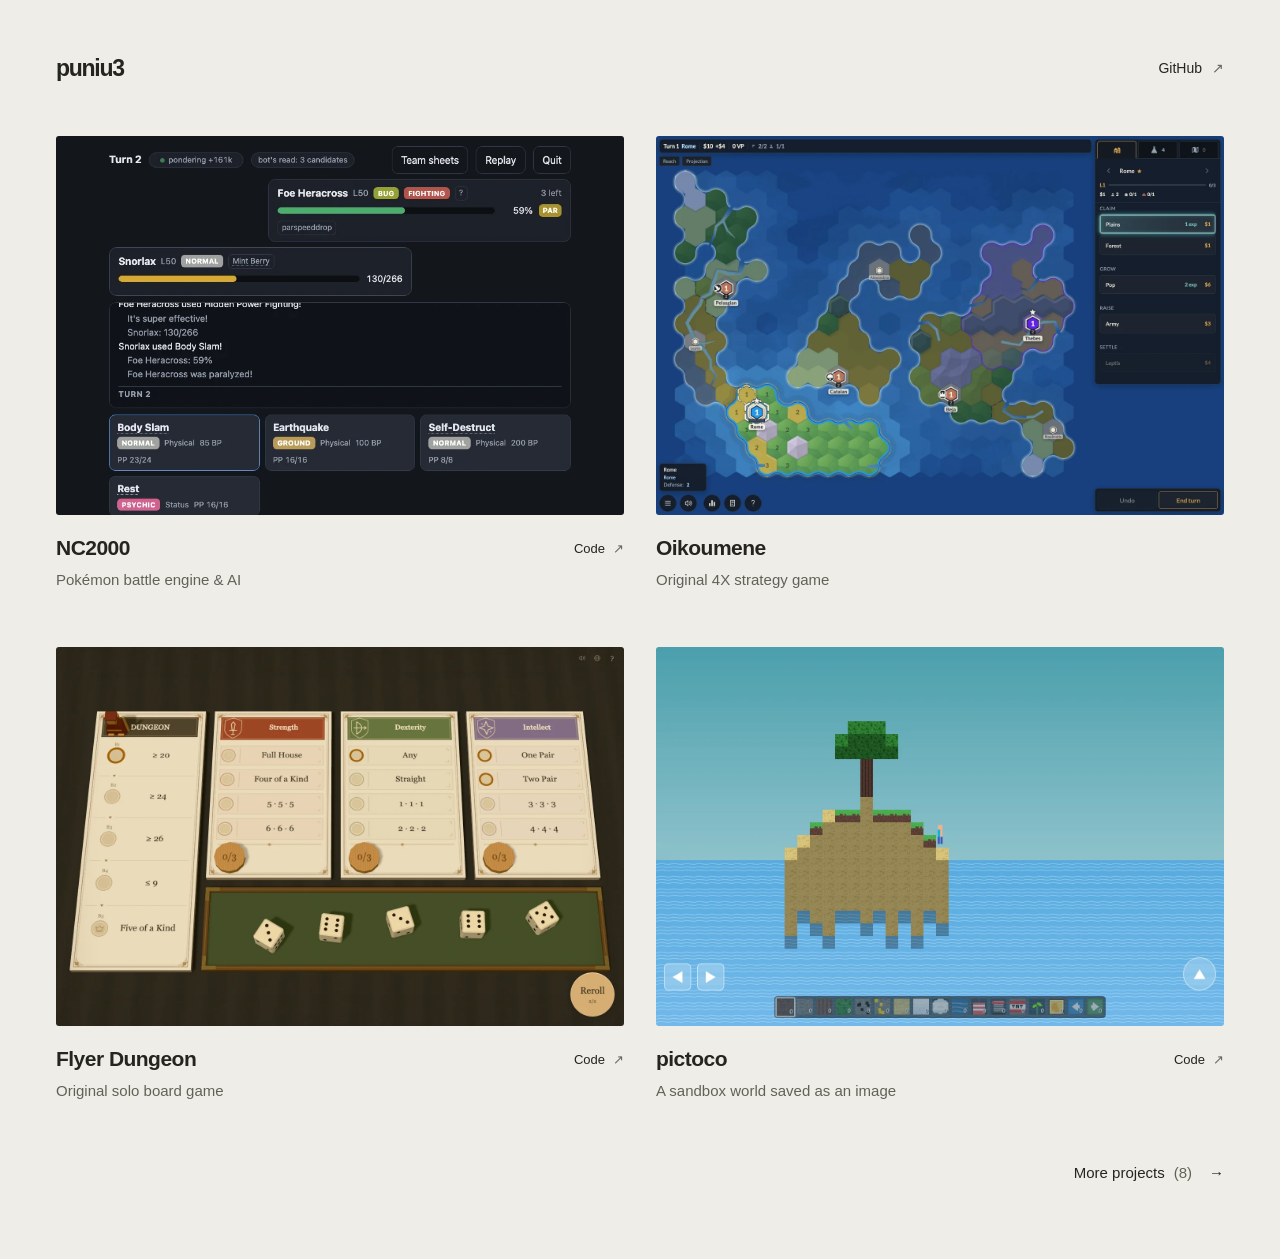
==== site/index.html @ 69b27f74 "Build selected projects portfolio and more projects index" ====
<!doctype html>
<html lang="en">
<head>
  <meta charset="utf-8">
  <meta name="viewport" content="width=device-width, initial-scale=1">
  <meta name="description" content="Selected games and interactive projects by puniu3.">
  <meta name="theme-color" content="#efede7">
  <title>puniu3 — Selected projects</title>
  <link rel="icon" href="assets/favicon.svg" type="image/svg+xml">
  <link rel="stylesheet" href="assets/site.css">
</head>
<body>
  <a class="skip-link" href="#projects">Skip to projects</a>
  <div class="shell">
    <header class="header">
      <h1 class="identity">puniu3</h1>
      <a class="utility" href="https://github.com/puniu3">GitHub <span aria-hidden="true">↗</span></a>
    </header>
    <main id="projects" class="projects" aria-label="Selected projects">
      <article class="project">
        <a class="project-link" href="https://puniu3.github.io/nc2000-engine/">
          <img src="assets/nc2000.webp" alt="Pokémon battle with team status and move selection." width="1440" height="960" fetchpriority="high">
          <h2>NC2000</h2>
        </a>
        <a class="code" href="https://github.com/puniu3/nc2000-engine" aria-label="NC2000 source code">Code <span aria-hidden="true">↗</span></a>
        <p>Pokémon battle engine &amp; AI</p>
      </article>
      <article class="project">
        <a class="project-link" href="https://puniu3.github.io/oikoumene/">
          <img src="assets/oikoumene.webp" alt="Oikoumene's hexagonal world map with cities, borders, and an empire's economy." width="1440" height="960">
          <h2>Oikoumene</h2>
        </a>
        <p>Original 4X strategy game</p>
      </article>
      <article class="project">
        <a class="project-link" href="https://puniu3.github.io/flyer/">
          <img src="assets/flyer.webp" alt="Flyer Dungeon's tabletop with five dice and wooden markers on ability boards." width="1440" height="960" loading="lazy">
          <h2>Flyer Dungeon</h2>
        </a>
        <a class="code" href="https://github.com/puniu3/flyer" aria-label="Flyer Dungeon source code">Code <span aria-hidden="true">↗</span></a>
        <p>Original solo board game</p>
      </article>
      <article class="project">
        <a class="project-link" href="https://puniu3.github.io/mine/">
          <img src="assets/pictoco.webp" alt="A playable pictoco landscape made from colorful blocks." width="1440" height="960" loading="lazy">
          <h2>pictoco</h2>
        </a>
        <a class="code" href="https://github.com/puniu3/mine" aria-label="pictoco source code">Code <span aria-hidden="true">↗</span></a>
        <p>A sandbox world saved as an image</p>
      </article>
    </main>
    <nav class="more-nav" aria-label="More projects">
      <a href="more/">More projects <span class="count">(8)</span> <span aria-hidden="true">→</span></a>
    </nav>
  </div>
</body>
</html>
---- site/assets/site.css ----
:root {
  color-scheme: light;
  font-family: -apple-system, BlinkMacSystemFont, "Segoe UI", sans-serif;
  color: #24251f;
  background: #efede7;
  font-synthesis: none;
  -webkit-text-size-adjust: 100%;
  -webkit-tap-highlight-color: transparent;
}

* { box-sizing: border-box; }
body { margin: 0; }
a { color: inherit; text-decoration: none; }
a:focus-visible { outline: 2px solid #6e5530; outline-offset: 6px; }
.shell { width: min(1168px, calc(100% - 96px)); margin-inline: auto; }
.header { display: flex; align-items: center; justify-content: space-between; min-height: 136px; gap: 24px; }
.identity { margin: 0; font-size: 23px; font-weight: 650; letter-spacing: -.055em; }
.utility { display: inline-flex; align-items: center; gap: 10px; min-height: 44px; font-size: 14px; }
.utility span, .code span { color: #66675b; }
.projects { display: grid; grid-template-columns: repeat(2, minmax(0, 1fr)); gap: 56px 32px; }
.project { display: grid; grid-template-columns: minmax(0, 1fr) auto; align-content: start; min-width: 0; }
.project-link { display: block; grid-column: 1 / -1; grid-row: 1; }
.project img { display: block; width: 100%; height: auto; aspect-ratio: 3 / 2; object-fit: cover; background: #dfdcd3; border-radius: 3px; }
.project h2 { margin: 19px 78px 0 0; font-size: 21px; line-height: 1.35; letter-spacing: -.025em; font-weight: 600; }
.project p { grid-column: 1 / -1; margin: 6px 0 0; color: #616257; font-size: 15px; line-height: 1.55; }
.code { grid-column: 2; grid-row: 1; align-self: end; display: inline-flex; align-items: center; gap: 8px; min-height: 44px; margin-bottom: -8px; font-size: 13px; }
.more-nav { display: flex; justify-content: flex-end; padding: 48px 0 64px; }
.more-nav a { display: inline-flex; gap: 9px; align-items: center; min-height: 44px; font-size: 15px; }
.count { color: #616257; }
.more-nav a > :last-child { margin-left: 8px; }
.skip-link { position: absolute; top: 12px; left: 12px; padding: 12px; background: #efede7; transform: translateY(-180%); z-index: 1; }
.skip-link:focus { transform: none; }
.listing { max-width: 760px; margin-inline: auto; padding: 14px 0 72px; }
.listing > h1 { margin: 0 0 44px; font-size: 34px; line-height: 1.2; letter-spacing: -.04em; font-weight: 600; }
.group + .group { margin-top: 36px; }
.group h2 { margin: 0 0 8px; color: #66675b; font-size: 13px; font-weight: 500; }
.group ul { list-style: none; margin: 0; padding: 0; }
.group li { border-bottom: 1px solid #d8d6ce; }
.group a { display: flex; align-items: center; justify-content: space-between; gap: 20px; min-height: 58px; font-size: 19px; letter-spacing: -.015em; }
.group a span { color: #77786c; font-size: 17px; }

@media (hover: hover) and (pointer: fine) {
  .project-link:hover h2, .utility:hover, .code:hover, .more-nav a:hover, .group a:hover { color: #715535; }
  .project-link:hover h2 { text-decoration: underline; text-underline-offset: 4px; text-decoration-thickness: 1px; }
}

@media (max-width: 700px) {
  .shell { width: calc(100% - 40px); }
  .header { min-height: 100px; }
  .projects { grid-template-columns: 1fr; gap: 36px; }
  .project h2 { margin-top: 16px; font-size: 20px; }
  .project p { font-size: 14px; }
  .more-nav { padding: 30px 0 40px; }
  .listing { padding-top: 8px; }
  .listing > h1 { font-size: 30px; margin-bottom: 36px; }
}
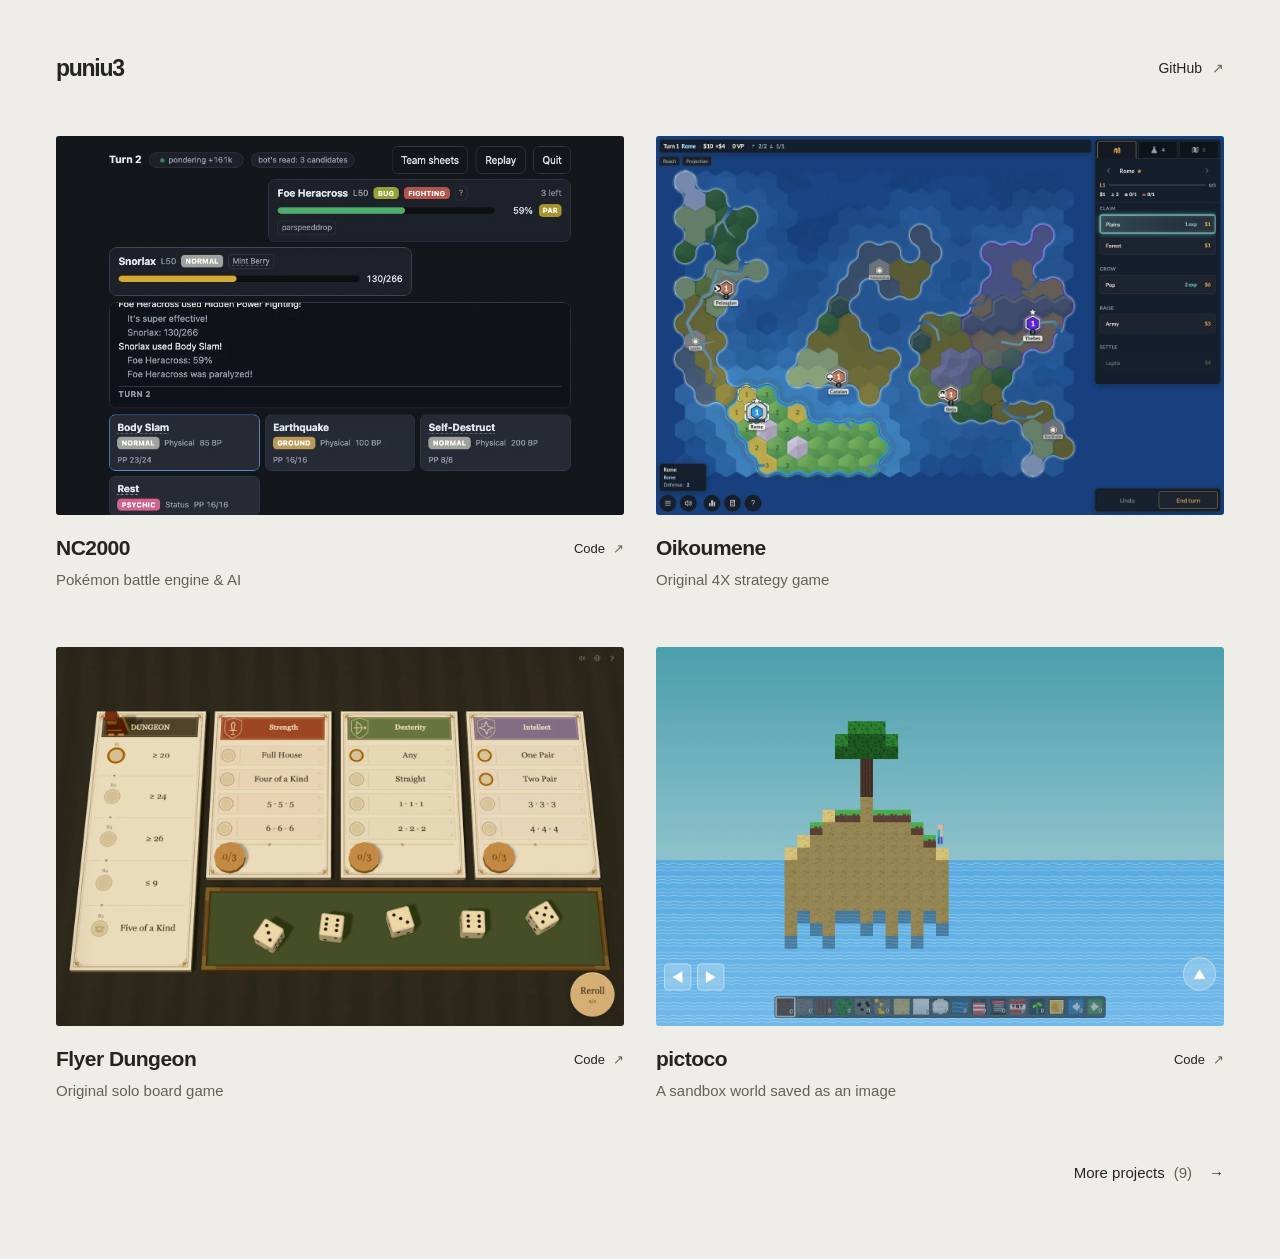
==== commit d71a2468: "Add Water Court to experiments" ====
--- a/site/index.html
+++ b/site/index.html
@@ -50,7 +50,7 @@
       </article>
     </main>
     <nav class="more-nav" aria-label="More projects">
-      <a href="more/">More projects <span class="count">(8)</span> <span aria-hidden="true">→</span></a>
+      <a href="more/">More projects <span class="count">(9)</span> <span aria-hidden="true">→</span></a>
     </nav>
   </div>
 </body>
--- a/site/assets/site.css
+++ b/site/assets/site.css
@@ -38,6 +38,7 @@
 .group li { border-bottom: 1px solid #d8d6ce; }
 .group a { display: flex; align-items: center; justify-content: space-between; gap: 20px; min-height: 58px; font-size: 19px; letter-spacing: -.015em; }
 .group a span { color: #77786c; font-size: 17px; }
+.group a small { display: block; margin-top: 4px; color: #616257; font-size: 13px; letter-spacing: 0; }
 
 @media (hover: hover) and (pointer: fine) {
   .project-link:hover h2, .utility:hover, .code:hover, .more-nav a:hover, .group a:hover { color: #715535; }
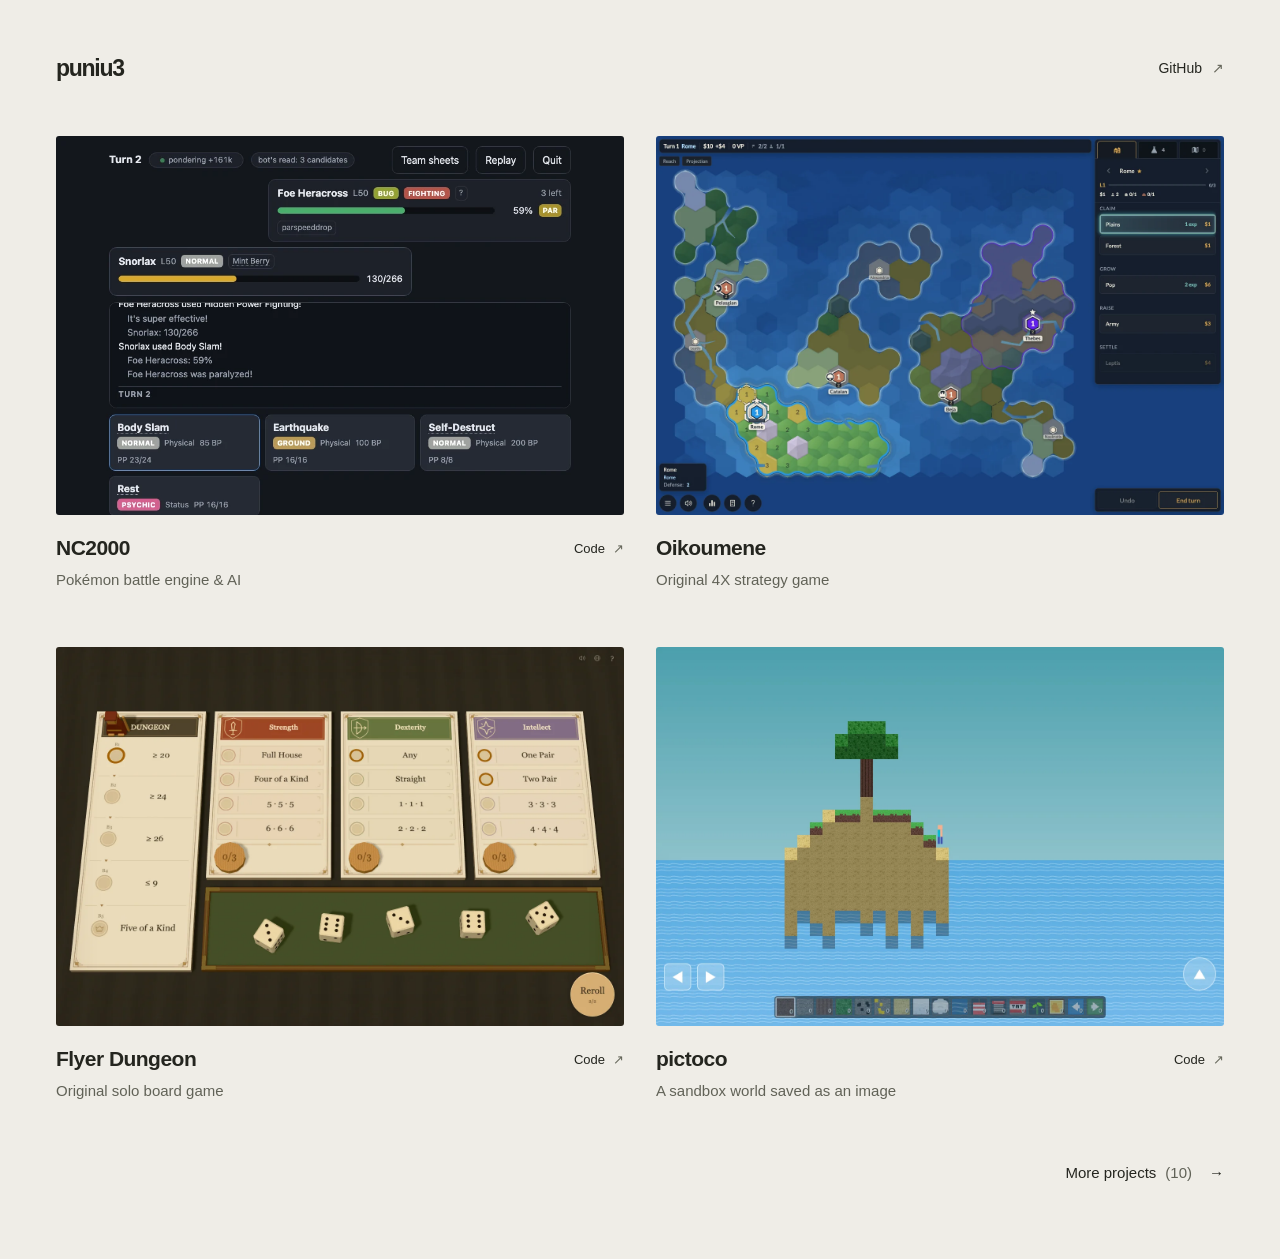
==== commit fd84fd96: "Add National Economy series and board game reference links" ====
--- a/site/index.html
+++ b/site/index.html
@@ -50,7 +50,7 @@
       </article>
     </main>
     <nav class="more-nav" aria-label="More projects">
-      <a href="more/">More projects <span class="count">(9)</span> <span aria-hidden="true">→</span></a>
+      <a href="more/">More projects <span class="count">(10)</span> <span aria-hidden="true">→</span></a>
     </nav>
   </div>
 </body>
--- a/site/assets/site.css
+++ b/site/assets/site.css
@@ -38,7 +38,12 @@
 .group li { border-bottom: 1px solid #d8d6ce; }
 .group a { display: flex; align-items: center; justify-content: space-between; gap: 20px; min-height: 58px; font-size: 19px; letter-spacing: -.015em; }
 .group a span { color: #77786c; font-size: 17px; }
-.group a small { display: block; margin-top: 4px; color: #616257; font-size: 13px; letter-spacing: 0; }
+.series { padding: 16px 0 8px; }
+.series h3 { margin: 0 0 6px; font-size: 19px; font-weight: 500; letter-spacing: -.015em; }
+.group .series a { min-height: 44px; font-size: 16px; line-height: 1.4; }
+.project-row { display: flex; align-items: center; gap: 24px; }
+.project-row > a:first-child { flex: 1; min-width: 0; }
+.group .bgg-link { flex: none; gap: 8px; font-size: 14px; }
 
 @media (hover: hover) and (pointer: fine) {
   .project-link:hover h2, .utility:hover, .code:hover, .more-nav a:hover, .group a:hover { color: #715535; }
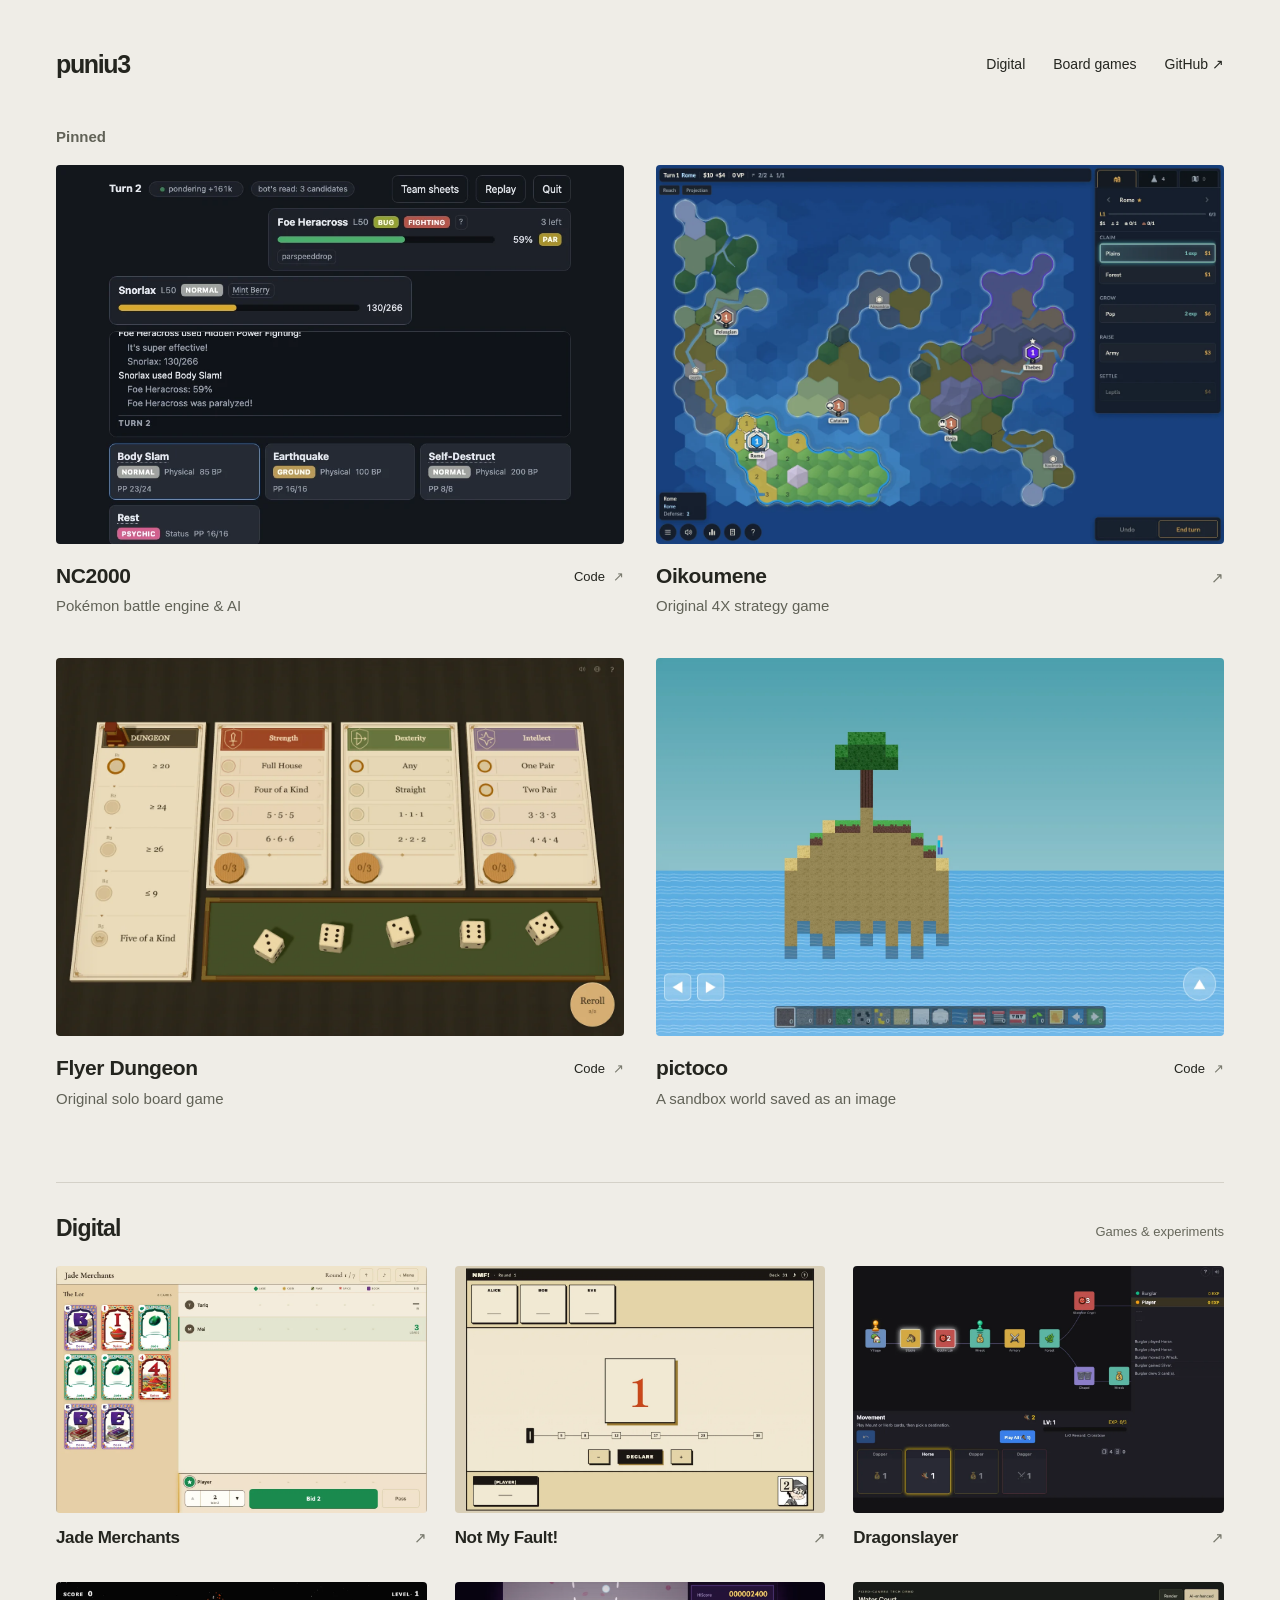
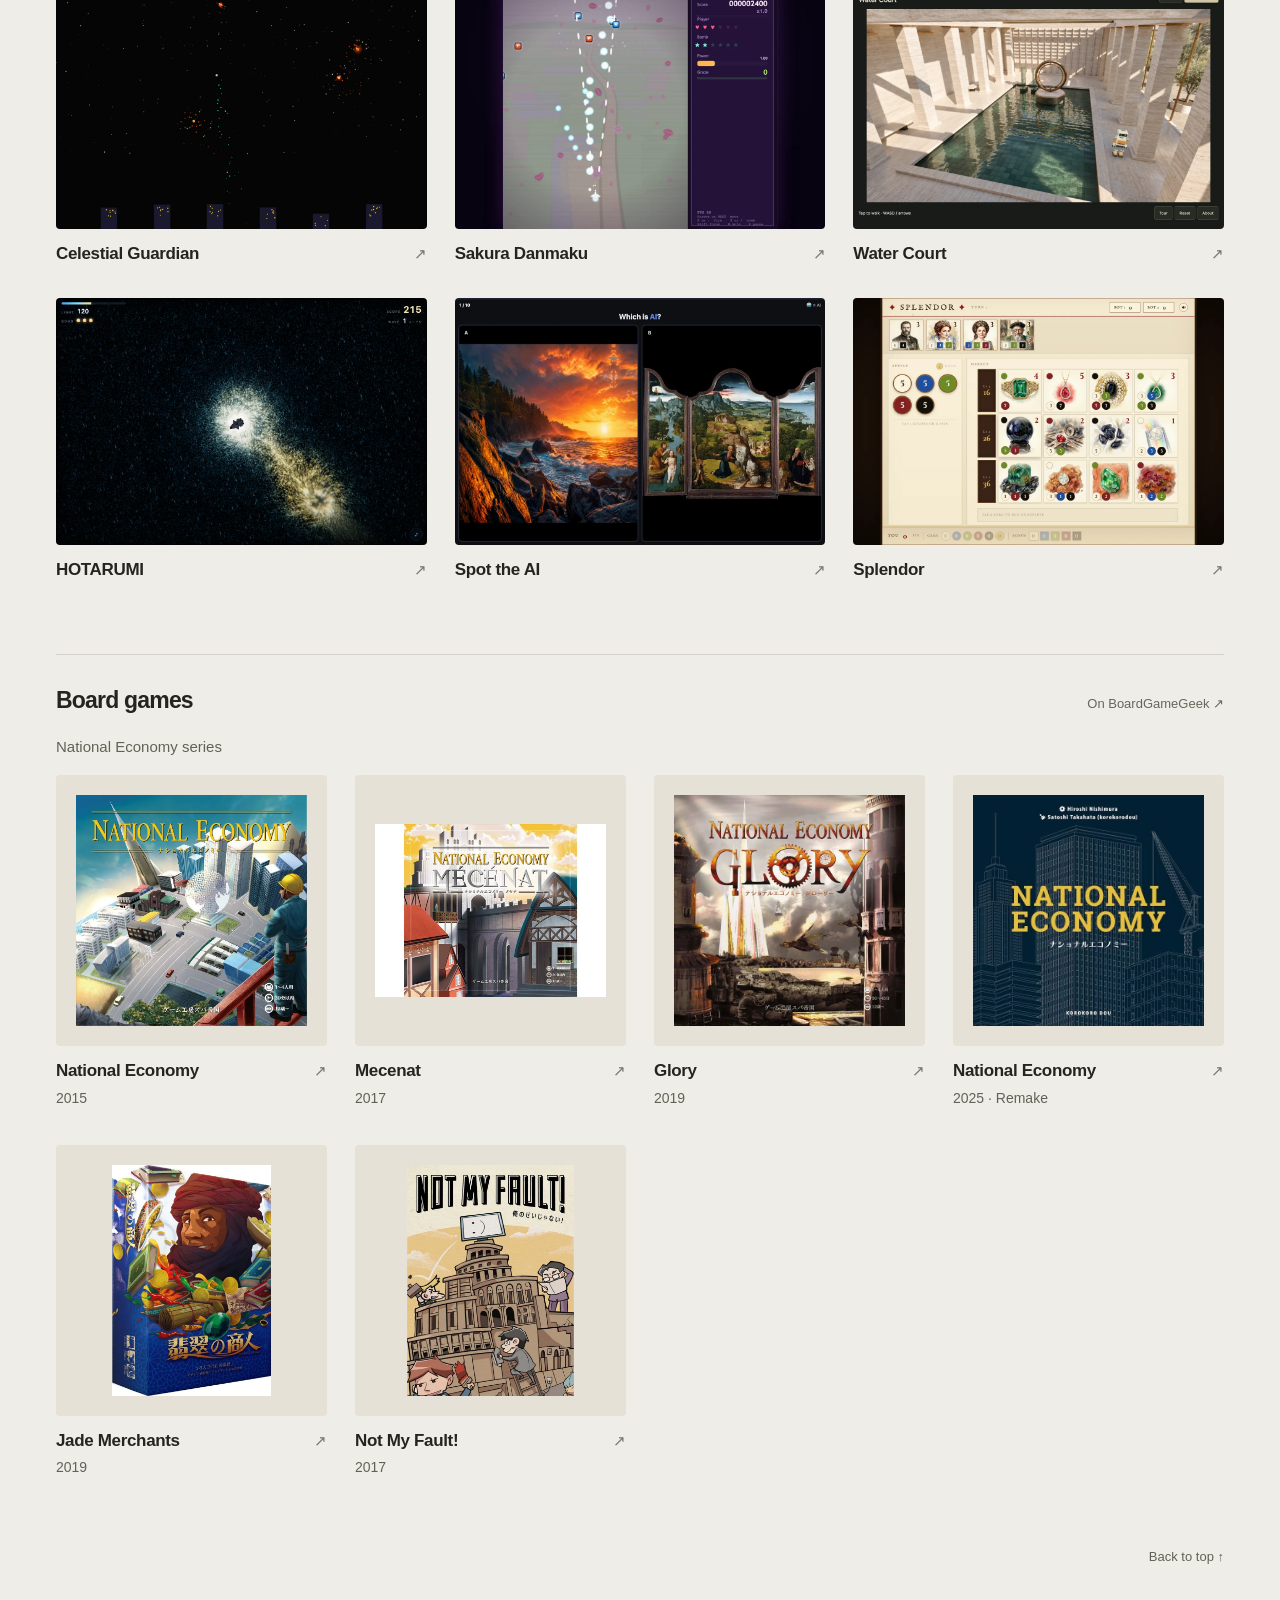
==== commit 6b8271d8: "Preview an image gallery for digital and tabletop projects" ====
--- a/site/index.html
+++ b/site/index.html
@@ -3,55 +3,44 @@
 <head>
   <meta charset="utf-8">
   <meta name="viewport" content="width=device-width, initial-scale=1">
-  <meta name="description" content="Selected games and interactive projects by puniu3.">
+  <meta name="description" content="Games, interactive experiments, and board games by puniu3.">
   <meta name="theme-color" content="#efede7">
-  <title>puniu3 — Selected projects</title>
+  <title>puniu3 — Games & projects</title>
   <link rel="icon" href="assets/favicon.svg" type="image/svg+xml">
-  <link rel="stylesheet" href="assets/site.css">
+  <link rel="stylesheet" href="assets/gallery.css">
 </head>
 <body>
   <a class="skip-link" href="#projects">Skip to projects</a>
   <div class="shell">
     <header class="header">
-      <h1 class="identity">puniu3</h1>
-      <a class="utility" href="https://github.com/puniu3">GitHub <span aria-hidden="true">↗</span></a>
+      <h1>puniu3</h1>
+      <nav aria-label="Projects"><a href="#digital">Digital</a><a href="#board-games">Board games</a><a href="https://github.com/puniu3">GitHub ↗</a></nav>
     </header>
-    <main id="projects" class="projects" aria-label="Selected projects">
-      <article class="project">
-        <a class="project-link" href="https://puniu3.github.io/nc2000-engine/">
-          <img src="assets/nc2000.webp" alt="Pokémon battle with team status and move selection." width="1440" height="960" fetchpriority="high">
-          <h2>NC2000</h2>
-        </a>
-        <a class="code" href="https://github.com/puniu3/nc2000-engine" aria-label="NC2000 source code">Code <span aria-hidden="true">↗</span></a>
-        <p>Pokémon battle engine &amp; AI</p>
-      </article>
-      <article class="project">
-        <a class="project-link" href="https://puniu3.github.io/oikoumene/">
-          <img src="assets/oikoumene.webp" alt="Oikoumene's hexagonal world map with cities, borders, and an empire's economy." width="1440" height="960">
-          <h2>Oikoumene</h2>
-        </a>
-        <p>Original 4X strategy game</p>
-      </article>
-      <article class="project">
-        <a class="project-link" href="https://puniu3.github.io/flyer/">
-          <img src="assets/flyer.webp" alt="Flyer Dungeon's tabletop with five dice and wooden markers on ability boards." width="1440" height="960" loading="lazy">
-          <h2>Flyer Dungeon</h2>
-        </a>
-        <a class="code" href="https://github.com/puniu3/flyer" aria-label="Flyer Dungeon source code">Code <span aria-hidden="true">↗</span></a>
-        <p>Original solo board game</p>
-      </article>
-      <article class="project">
-        <a class="project-link" href="https://puniu3.github.io/mine/">
-          <img src="assets/pictoco.webp" alt="A playable pictoco landscape made from colorful blocks." width="1440" height="960" loading="lazy">
-          <h2>pictoco</h2>
-        </a>
-        <a class="code" href="https://github.com/puniu3/mine" aria-label="pictoco source code">Code <span aria-hidden="true">↗</span></a>
-        <p>A sandbox world saved as an image</p>
-      </article>
-    </main>
-    <nav class="more-nav" aria-label="More projects">
-      <a href="more/">More projects <span class="count">(10)</span> <span aria-hidden="true">→</span></a>
-    </nav>
-  </div>
-</body>
-</html>
+    <main id="projects">
+      <section class="section pinned" aria-labelledby="pinned-title">
+        <h2 id="pinned-title">Pinned</h2>
+        <div class="grid pinned-grid">
+
+<article class="card has-code"><a class="card-link" href="https://puniu3.github.io/nc2000-engine/"><div class="visual"><img src="assets/nc2000.webp" alt="NC2000 game screen" width="900" height="600" fetchpriority="high"></div><h3>NC2000<span aria-hidden="true">↗</span></h3></a><a class="code" href="https://github.com/puniu3/nc2000-engine" aria-label="NC2000 source code">Code <span aria-hidden="true">↗</span></a><p>Pokémon battle engine &amp; AI</p></article>
+<article class="card"><a class="card-link" href="https://puniu3.github.io/oikoumene/"><div class="visual"><img src="assets/oikoumene.webp" alt="Oikoumene game screen" width="1440" height="960" loading="lazy"></div><h3>Oikoumene<span aria-hidden="true">↗</span></h3></a><p>Original 4X strategy game</p></article>
+<article class="card has-code"><a class="card-link" href="https://puniu3.github.io/flyer/"><div class="visual"><img src="assets/flyer.webp" alt="Flyer Dungeon game screen" width="1440" height="960" loading="lazy"></div><h3>Flyer Dungeon<span aria-hidden="true">↗</span></h3></a><a class="code" href="https://github.com/puniu3/flyer" aria-label="Flyer Dungeon source code">Code <span aria-hidden="true">↗</span></a><p>Original solo board game</p></article>
+<article class="card has-code"><a class="card-link" href="https://puniu3.github.io/mine/"><div class="visual"><img src="assets/pictoco.webp" alt="pictoco game screen" width="1440" height="960" loading="lazy"></div><h3>pictoco<span aria-hidden="true">↗</span></h3></a><a class="code" href="https://github.com/puniu3/mine" aria-label="pictoco source code">Code <span aria-hidden="true">↗</span></a><p>A sandbox world saved as an image</p></article>
+</div></section><section id="digital" class="section" aria-labelledby="digital-title"><div class="section-heading"><h2 id="digital-title">Digital</h2><p>Games & experiments</p></div><div class="grid digital-grid">
+<article class="card"><a class="card-link" href="https://puniu3.github.io/jade-play/"><div class="visual"><img src="assets/jade-play.webp" alt="Jade Merchants game screen" width="1200" height="800" loading="lazy"></div><h3>Jade Merchants<span aria-hidden="true">↗</span></h3></a></article>
+<article class="card"><a class="card-link" href="https://puniu3.github.io/nmf-web/"><div class="visual"><img src="assets/nmf-web.webp" alt="Not My Fault! game screen" width="1200" height="800" loading="lazy"></div><h3>Not My Fault!<span aria-hidden="true">↗</span></h3></a></article>
+<article class="card"><a class="card-link" href="https://puniu3.github.io/ds/"><div class="visual"><img src="assets/ds.webp" alt="Dragonslayer game screen" width="1200" height="800" loading="lazy"></div><h3>Dragonslayer<span aria-hidden="true">↗</span></h3></a></article>
+<article class="card"><a class="card-link" href="https://puniu3.github.io/homobi/"><div class="visual"><img src="assets/homobi.webp" alt="Celestial Guardian game screen" width="1200" height="800" loading="lazy"></div><h3>Celestial Guardian<span aria-hidden="true">↗</span></h3></a></article>
+<article class="card"><a class="card-link" href="https://puniu3.github.io/sakura-danmaku/"><div class="visual"><img src="assets/sakura-danmaku.webp" alt="Sakura Danmaku game screen" width="1200" height="800" loading="lazy"></div><h3>Sakura Danmaku<span aria-hidden="true">↗</span></h3></a></article>
+<article class="card"><a class="card-link" href="https://puniu3.github.io/water-court-field/"><div class="visual"><img src="assets/water-court-field.webp" alt="Water Court game screen" width="1200" height="800" loading="lazy"></div><h3>Water Court<span aria-hidden="true">↗</span></h3></a></article>
+<article class="card"><a class="card-link" href="https://puniu3.github.io/hotarumi/"><div class="visual"><img src="assets/hotarumi.webp" alt="HOTARUMI game screen" width="1200" height="800" loading="lazy"></div><h3>HOTARUMI<span aria-hidden="true">↗</span></h3></a></article>
+<article class="card"><a class="card-link" href="https://puniu3.github.io/spot-the-ai/"><div class="visual"><img src="assets/spot-the-ai.webp" alt="Spot the AI game screen" width="1200" height="800" loading="lazy"></div><h3>Spot the AI<span aria-hidden="true">↗</span></h3></a></article>
+<article class="card"><a class="card-link" href="https://puniu3.github.io/sp/"><div class="visual"><img src="assets/sp.webp" alt="Splendor game screen" width="1200" height="800" loading="lazy"></div><h3>Splendor<span aria-hidden="true">↗</span></h3></a></article>
+</div></section><section id="board-games" class="section" aria-labelledby="board-title"><div class="section-heading"><h2 id="board-title">Board games</h2><p>On BoardGameGeek ↗</p></div><h3 class="series-title">National Economy series</h3><div class="grid board-grid">
+<article class="card box-card"><a class="card-link" href="https://boardgamegeek.com/boardgame/219122/national-economy"><div class="visual"><img src="assets/national-economy.webp" alt="National Economy box artwork" width="839" height="839" loading="lazy"></div><h3>National Economy<span aria-hidden="true">↗</span></h3></a><p>2015</p></article>
+<article class="card box-card"><a class="card-link" href="https://boardgamegeek.com/boardgame/229527/national-economy-mecenat"><div class="visual"><img src="assets/mecenat.webp" alt="Mecenat box artwork" width="900" height="675" loading="lazy"></div><h3>Mecenat<span aria-hidden="true">↗</span></h3></a><p>2017</p></article>
+<article class="card box-card"><a class="card-link" href="https://boardgamegeek.com/boardgame/294651/national-economy-glory"><div class="visual"><img src="assets/glory.webp" alt="Glory box artwork" width="600" height="600" loading="lazy"></div><h3>Glory<span aria-hidden="true">↗</span></h3></a><p>2019</p></article>
+<article class="card box-card"><a class="card-link" href="https://boardgamegeek.com/boardgame/449831/national-economy"><div class="visual"><img src="assets/national-economy-remake.webp" alt="National Economy box artwork" width="554" height="554" loading="lazy"></div><h3>National Economy<span aria-hidden="true">↗</span></h3></a><p>2025 · Remake</p></article>
+</div><div class="grid board-grid standalone">
+<article class="card box-card"><a class="card-link" href="https://boardgamegeek.com/boardgame/297555/fei-cui-noshang-ren-jade-merchant"><div class="visual"><img src="assets/jade-box.webp" alt="Jade Merchants box artwork" width="616" height="900" loading="lazy"></div><h3>Jade Merchants<span aria-hidden="true">↗</span></h3></a><p>2019</p></article>
+<article class="card box-card"><a class="card-link" href="https://boardgamegeek.com/boardgame/244882/not-my-fault"><div class="visual"><img src="assets/nmf-box.webp" alt="Not My Fault! box artwork" width="650" height="900" loading="lazy"></div><h3>Not My Fault!<span aria-hidden="true">↗</span></h3></a><p>2017</p></article>
+</div></section></main><footer><a href="#">Back to top ↑</a></footer></div></body></html>
--- a/site/assets/gallery.css
+++ b/site/assets/gallery.css
@@ -0,0 +1,82 @@
+:root {
+  color-scheme: light;
+  font-family: -apple-system, BlinkMacSystemFont, "Segoe UI", sans-serif;
+  color: #24251f;
+  background: #efede7;
+  font-synthesis: none;
+  -webkit-text-size-adjust: 100%;
+  -webkit-tap-highlight-color: transparent;
+}
+
+* { box-sizing: border-box; }
+body { margin: 0; }
+a { color: inherit; text-decoration: none; }
+a:focus-visible { outline: 2px solid #715535; outline-offset: 6px; }
+.shell { width: min(1168px, calc(100% - 96px)); margin-inline: auto; }
+.header { display: flex; align-items: center; justify-content: space-between; gap: 24px; min-height: 128px; }
+.header h1 { margin: 0; font-size: 25px; font-weight: 650; letter-spacing: -.055em; }
+.header nav { display: flex; align-items: center; gap: 28px; }
+.header nav a { display: flex; align-items: center; min-height: 44px; font-size: 14px; }
+.section { scroll-margin-top: 28px; }
+.section + .section { margin-top: 72px; padding-top: 32px; border-top: 1px solid #d4d1c8; }
+.section h2 { margin: 0; font-size: 15px; font-weight: 550; }
+.pinned > h2 { margin-bottom: 20px; color: #616257; }
+.section-heading { display: flex; align-items: baseline; justify-content: space-between; gap: 16px; margin-bottom: 24px; }
+.section-heading h2 { font-size: 23px; letter-spacing: -.035em; }
+.section-heading p { margin: 0; color: #66675b; font-size: 13px; }
+.grid { display: grid; gap: 32px 28px; }
+.pinned-grid { grid-template-columns: repeat(2, minmax(0, 1fr)); gap: 40px 32px; }
+.digital-grid { grid-template-columns: repeat(3, minmax(0, 1fr)); }
+.board-grid { grid-template-columns: repeat(4, minmax(0, 1fr)); }
+.card { display: grid; grid-template-columns: minmax(0, 1fr) auto; align-content: start; min-width: 0; }
+.card-link { grid-column: 1 / -1; grid-row: 1; min-width: 0; }
+.visual { aspect-ratio: 3 / 2; overflow: hidden; border-radius: 4px; background: #e1ded5; }
+.visual img { display: block; width: 100%; height: 100%; object-fit: cover; }
+.card h3 { display: flex; align-items: baseline; justify-content: space-between; gap: 10px; margin: 13px 0 0; font-size: 17px; line-height: 1.4; letter-spacing: -.02em; font-weight: 550; }
+.card h3 span { color: #77786c; font-size: 15px; font-weight: 400; }
+.pinned .card h3 { margin-top: 17px; font-size: 21px; }
+.has-code h3 { margin-right: 78px; }
+.has-code h3 span { display: none; }
+.card p { grid-column: 1 / -1; margin: 5px 0 0; color: #616257; font-size: 14px; line-height: 1.5; }
+.pinned .card p { font-size: 15px; }
+.code { grid-column: 2; grid-row: 1; align-self: end; display: inline-flex; align-items: center; gap: 8px; min-height: 44px; margin-bottom: -8px; font-size: 13px; }
+.code span { color: #77786c; }
+.series-title { margin: 4px 0 20px; color: #616257; font-size: 15px; font-weight: 500; }
+.box-card .visual { aspect-ratio: 1; padding: 20px; background: #e5e1d7; }
+.box-card img { object-fit: contain; }
+.standalone { margin-top: 36px; }
+footer { display: flex; justify-content: flex-end; padding: 56px 0 36px; }
+footer a { display: flex; align-items: center; min-height: 44px; color: #616257; font-size: 13px; }
+.skip-link { position: absolute; top: 12px; left: 12px; padding: 12px; background: #efede7; transform: translateY(-180%); z-index: 1; }
+.skip-link:focus { transform: none; }
+
+@media (hover: hover) and (pointer: fine) {
+  a:hover { color: #715535; }
+  .card-link:hover h3 { text-decoration: underline; text-underline-offset: 4px; text-decoration-thickness: 1px; }
+}
+
+@media (max-width: 900px) {
+  .shell { width: calc(100% - 48px); }
+  .grid { gap: 28px 20px; }
+  .board-grid { grid-template-columns: repeat(2, minmax(0, 1fr)); }
+  .box-card .visual { padding: 26px; }
+}
+
+@media (max-width: 600px) {
+  .shell { width: calc(100% - 36px); }
+  .header { min-height: 100px; gap: 14px; }
+  .header nav { gap: 14px; }
+  .header nav a { font-size: 12px; }
+  .header h1 { font-size: 22px; }
+  .pinned-grid { grid-template-columns: 1fr; gap: 32px; }
+  .digital-grid { grid-template-columns: repeat(2, minmax(0, 1fr)); }
+  .grid { column-gap: 16px; }
+  .section + .section { margin-top: 48px; padding-top: 24px; }
+  .section-heading { gap: 8px; }
+  .section-heading h2 { font-size: 21px; }
+  .section-heading p { font-size: 12px; }
+  .card h3 { margin-top: 10px; font-size: 15px; }
+  .card h3 span { font-size: 13px; }
+  .pinned .card h3 { font-size: 20px; }
+  .box-card .visual { padding: 12px; }
+}
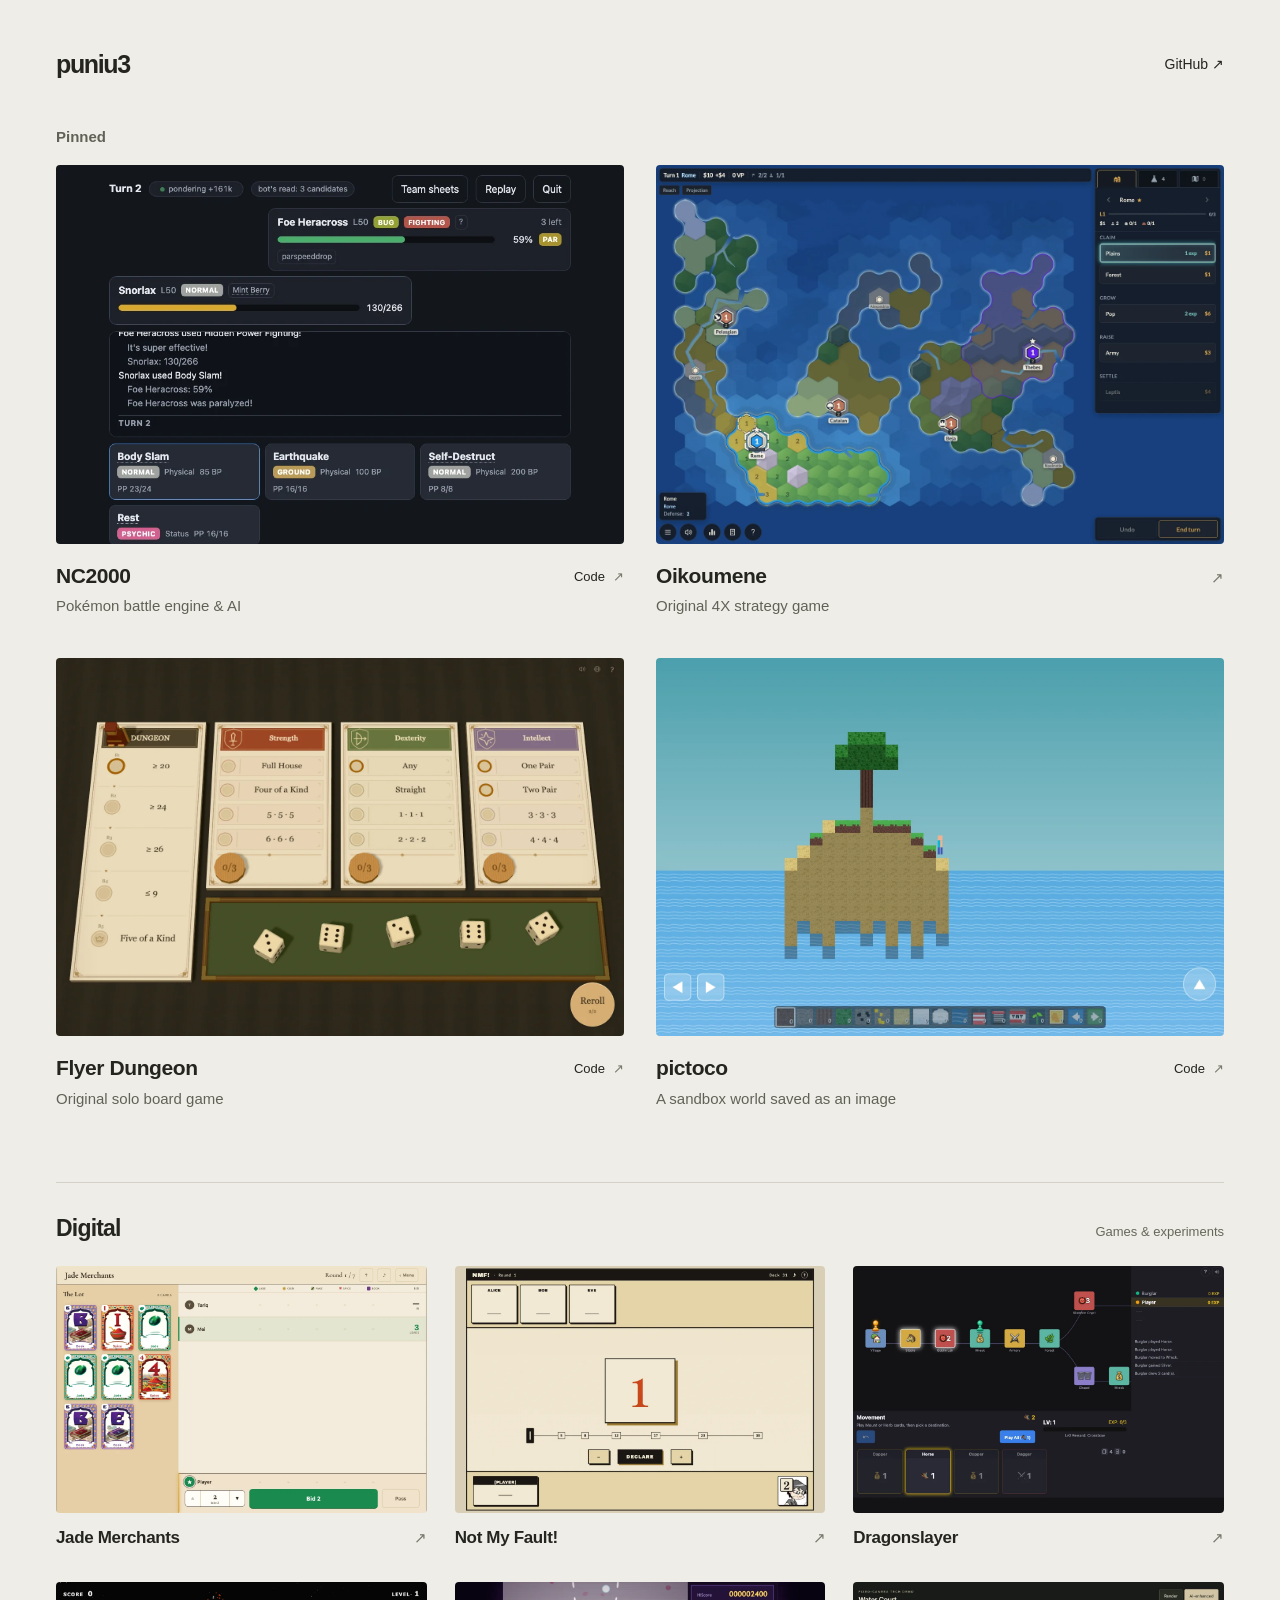
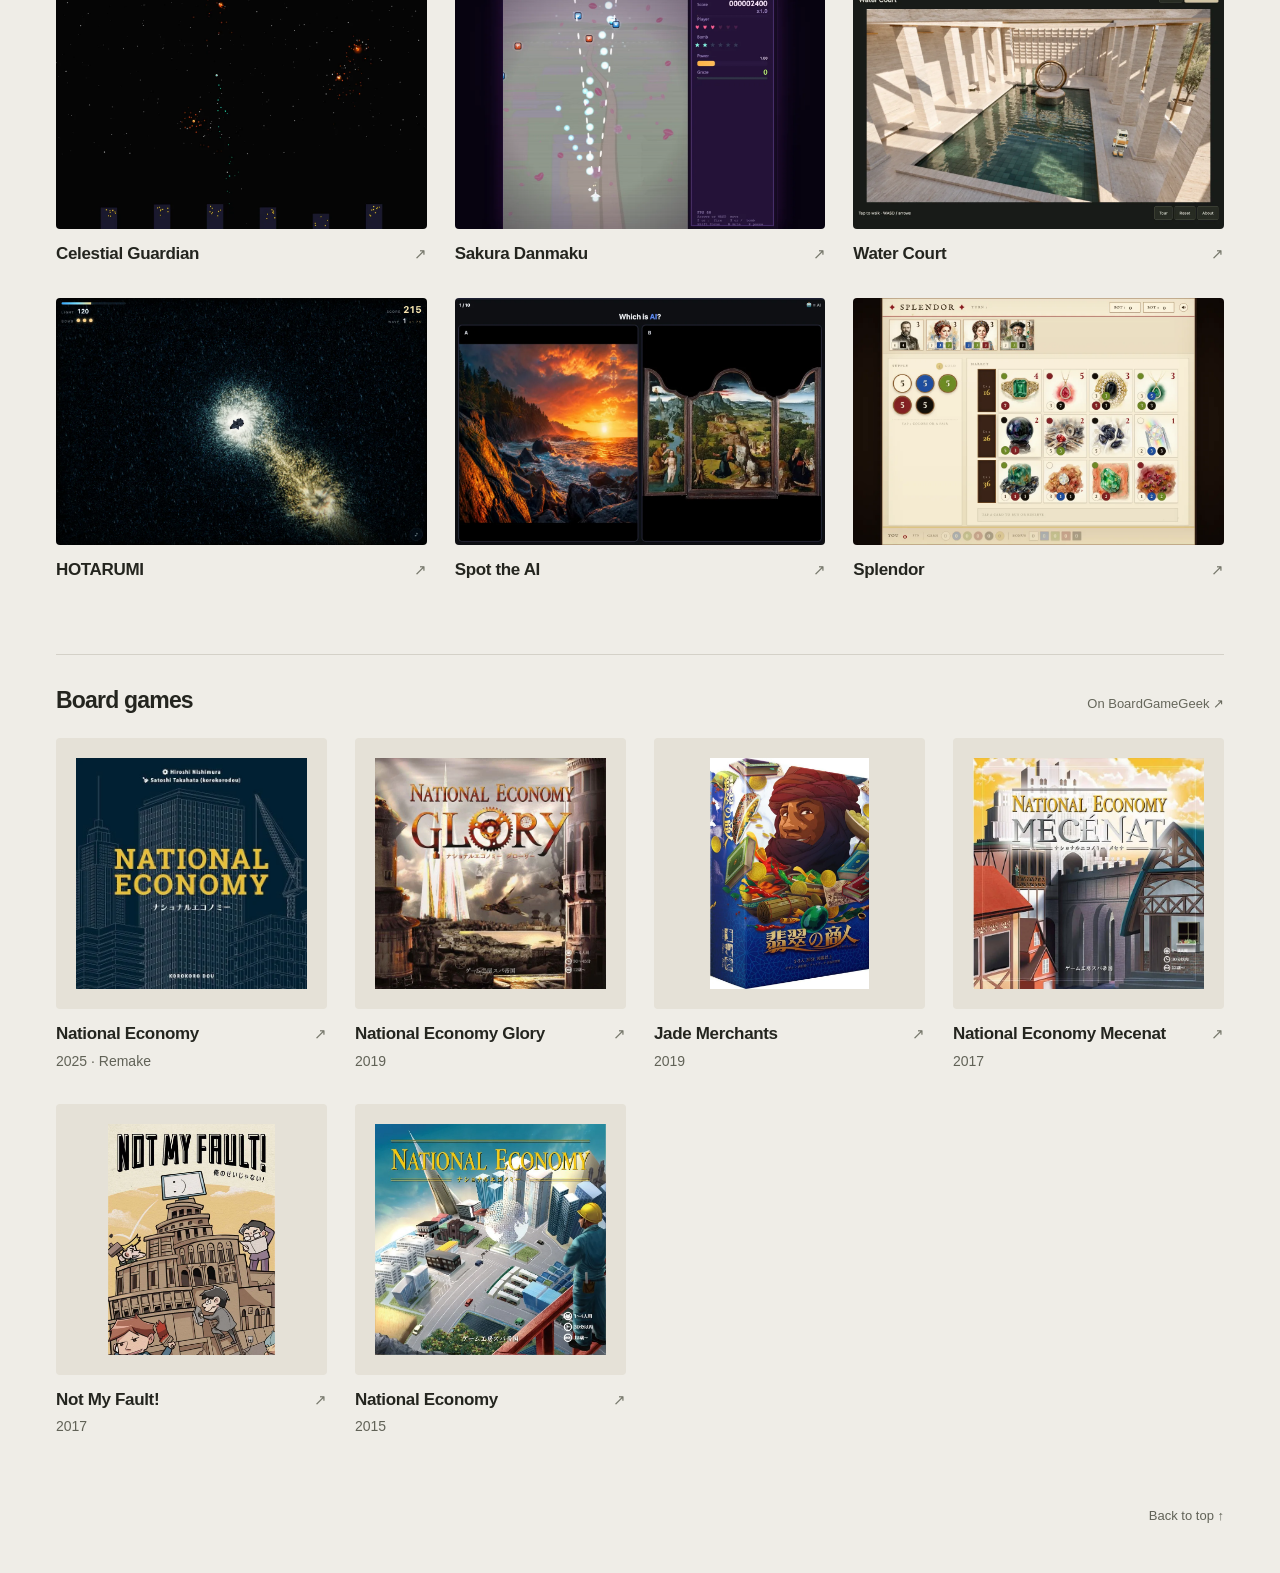
==== commit 4fbc86f3: "Simplify gallery navigation and sort board games newest first" ====
--- a/site/index.html
+++ b/site/index.html
@@ -14,7 +14,7 @@
   <div class="shell">
     <header class="header">
       <h1>puniu3</h1>
-      <nav aria-label="Projects"><a href="#digital">Digital</a><a href="#board-games">Board games</a><a href="https://github.com/puniu3">GitHub ↗</a></nav>
+      <a class="github-link" href="https://github.com/puniu3">GitHub ↗</a>
     </header>
     <main id="projects">
       <section class="section pinned" aria-labelledby="pinned-title">
@@ -35,12 +35,11 @@
 <article class="card"><a class="card-link" href="https://puniu3.github.io/hotarumi/"><div class="visual"><img src="assets/hotarumi.webp" alt="HOTARUMI game screen" width="1200" height="800" loading="lazy"></div><h3>HOTARUMI<span aria-hidden="true">↗</span></h3></a></article>
 <article class="card"><a class="card-link" href="https://puniu3.github.io/spot-the-ai/"><div class="visual"><img src="assets/spot-the-ai.webp" alt="Spot the AI game screen" width="1200" height="800" loading="lazy"></div><h3>Spot the AI<span aria-hidden="true">↗</span></h3></a></article>
 <article class="card"><a class="card-link" href="https://puniu3.github.io/sp/"><div class="visual"><img src="assets/sp.webp" alt="Splendor game screen" width="1200" height="800" loading="lazy"></div><h3>Splendor<span aria-hidden="true">↗</span></h3></a></article>
-</div></section><section id="board-games" class="section" aria-labelledby="board-title"><div class="section-heading"><h2 id="board-title">Board games</h2><p>On BoardGameGeek ↗</p></div><h3 class="series-title">National Economy series</h3><div class="grid board-grid">
+</div></section><section id="board-games" class="section" aria-labelledby="board-title"><div class="section-heading"><h2 id="board-title">Board games</h2><p>On BoardGameGeek ↗</p></div><div class="grid board-grid">
+<article class="card box-card"><a class="card-link" href="https://boardgamegeek.com/boardgame/449831/national-economy"><div class="visual"><img src="assets/national-economy-remake.webp" alt="National Economy box artwork" width="554" height="554" loading="lazy"></div><h3>National Economy<span aria-hidden="true">↗</span></h3></a><p>2025 · Remake</p></article>
+<article class="card box-card"><a class="card-link" href="https://boardgamegeek.com/boardgame/294651/national-economy-glory"><div class="visual"><img src="assets/glory.webp" alt="Glory box artwork" width="600" height="600" loading="lazy"></div><h3>National Economy Glory<span aria-hidden="true">↗</span></h3></a><p>2019</p></article>
+<article class="card box-card"><a class="card-link" href="https://boardgamegeek.com/boardgame/297555/fei-cui-noshang-ren-jade-merchant"><div class="visual"><img src="assets/jade-box.webp" alt="Jade Merchants box artwork" width="616" height="900" loading="lazy"></div><h3>Jade Merchants<span aria-hidden="true">↗</span></h3></a><p>2019</p></article>
+<article class="card box-card"><a class="card-link" href="https://boardgamegeek.com/boardgame/229527/national-economy-mecenat"><div class="visual"><img class="cover-crop" src="assets/mecenat.webp" alt="Mecenat box artwork" width="900" height="675" loading="lazy"></div><h3>National Economy Mecenat<span aria-hidden="true">↗</span></h3></a><p>2017</p></article>
+<article class="card box-card"><a class="card-link" href="https://boardgamegeek.com/boardgame/244882/not-my-fault"><div class="visual"><img src="assets/nmf-box.webp" alt="Not My Fault! box artwork" width="650" height="900" loading="lazy"></div><h3>Not My Fault!<span aria-hidden="true">↗</span></h3></a><p>2017</p></article>
 <article class="card box-card"><a class="card-link" href="https://boardgamegeek.com/boardgame/219122/national-economy"><div class="visual"><img src="assets/national-economy.webp" alt="National Economy box artwork" width="839" height="839" loading="lazy"></div><h3>National Economy<span aria-hidden="true">↗</span></h3></a><p>2015</p></article>
-<article class="card box-card"><a class="card-link" href="https://boardgamegeek.com/boardgame/229527/national-economy-mecenat"><div class="visual"><img src="assets/mecenat.webp" alt="Mecenat box artwork" width="900" height="675" loading="lazy"></div><h3>Mecenat<span aria-hidden="true">↗</span></h3></a><p>2017</p></article>
-<article class="card box-card"><a class="card-link" href="https://boardgamegeek.com/boardgame/294651/national-economy-glory"><div class="visual"><img src="assets/glory.webp" alt="Glory box artwork" width="600" height="600" loading="lazy"></div><h3>Glory<span aria-hidden="true">↗</span></h3></a><p>2019</p></article>
-<article class="card box-card"><a class="card-link" href="https://boardgamegeek.com/boardgame/449831/national-economy"><div class="visual"><img src="assets/national-economy-remake.webp" alt="National Economy box artwork" width="554" height="554" loading="lazy"></div><h3>National Economy<span aria-hidden="true">↗</span></h3></a><p>2025 · Remake</p></article>
-</div><div class="grid board-grid standalone">
-<article class="card box-card"><a class="card-link" href="https://boardgamegeek.com/boardgame/297555/fei-cui-noshang-ren-jade-merchant"><div class="visual"><img src="assets/jade-box.webp" alt="Jade Merchants box artwork" width="616" height="900" loading="lazy"></div><h3>Jade Merchants<span aria-hidden="true">↗</span></h3></a><p>2019</p></article>
-<article class="card box-card"><a class="card-link" href="https://boardgamegeek.com/boardgame/244882/not-my-fault"><div class="visual"><img src="assets/nmf-box.webp" alt="Not My Fault! box artwork" width="650" height="900" loading="lazy"></div><h3>Not My Fault!<span aria-hidden="true">↗</span></h3></a><p>2017</p></article>
 </div></section></main><footer><a href="#">Back to top ↑</a></footer></div></body></html>
--- a/site/assets/gallery.css
+++ b/site/assets/gallery.css
@@ -15,8 +15,7 @@
 .shell { width: min(1168px, calc(100% - 96px)); margin-inline: auto; }
 .header { display: flex; align-items: center; justify-content: space-between; gap: 24px; min-height: 128px; }
 .header h1 { margin: 0; font-size: 25px; font-weight: 650; letter-spacing: -.055em; }
-.header nav { display: flex; align-items: center; gap: 28px; }
-.header nav a { display: flex; align-items: center; min-height: 44px; font-size: 14px; }
+.github-link { display: flex; align-items: center; min-height: 44px; font-size: 14px; }
 .section { scroll-margin-top: 28px; }
 .section + .section { margin-top: 72px; padding-top: 32px; border-top: 1px solid #d4d1c8; }
 .section h2 { margin: 0; font-size: 15px; font-weight: 550; }
@@ -41,10 +40,9 @@
 .pinned .card p { font-size: 15px; }
 .code { grid-column: 2; grid-row: 1; align-self: end; display: inline-flex; align-items: center; gap: 8px; min-height: 44px; margin-bottom: -8px; font-size: 13px; }
 .code span { color: #77786c; }
-.series-title { margin: 4px 0 20px; color: #616257; font-size: 15px; font-weight: 500; }
 .box-card .visual { aspect-ratio: 1; padding: 20px; background: #e5e1d7; }
 .box-card img { object-fit: contain; }
-.standalone { margin-top: 36px; }
+.box-card .cover-crop { object-fit: cover; }
 footer { display: flex; justify-content: flex-end; padding: 56px 0 36px; }
 footer a { display: flex; align-items: center; min-height: 44px; color: #616257; font-size: 13px; }
 .skip-link { position: absolute; top: 12px; left: 12px; padding: 12px; background: #efede7; transform: translateY(-180%); z-index: 1; }
@@ -65,8 +63,7 @@
 @media (max-width: 600px) {
   .shell { width: calc(100% - 36px); }
   .header { min-height: 100px; gap: 14px; }
-  .header nav { gap: 14px; }
-  .header nav a { font-size: 12px; }
+  .github-link { font-size: 12px; }
   .header h1 { font-size: 22px; }
   .pinned-grid { grid-template-columns: 1fr; gap: 32px; }
   .digital-grid { grid-template-columns: repeat(2, minmax(0, 1fr)); }
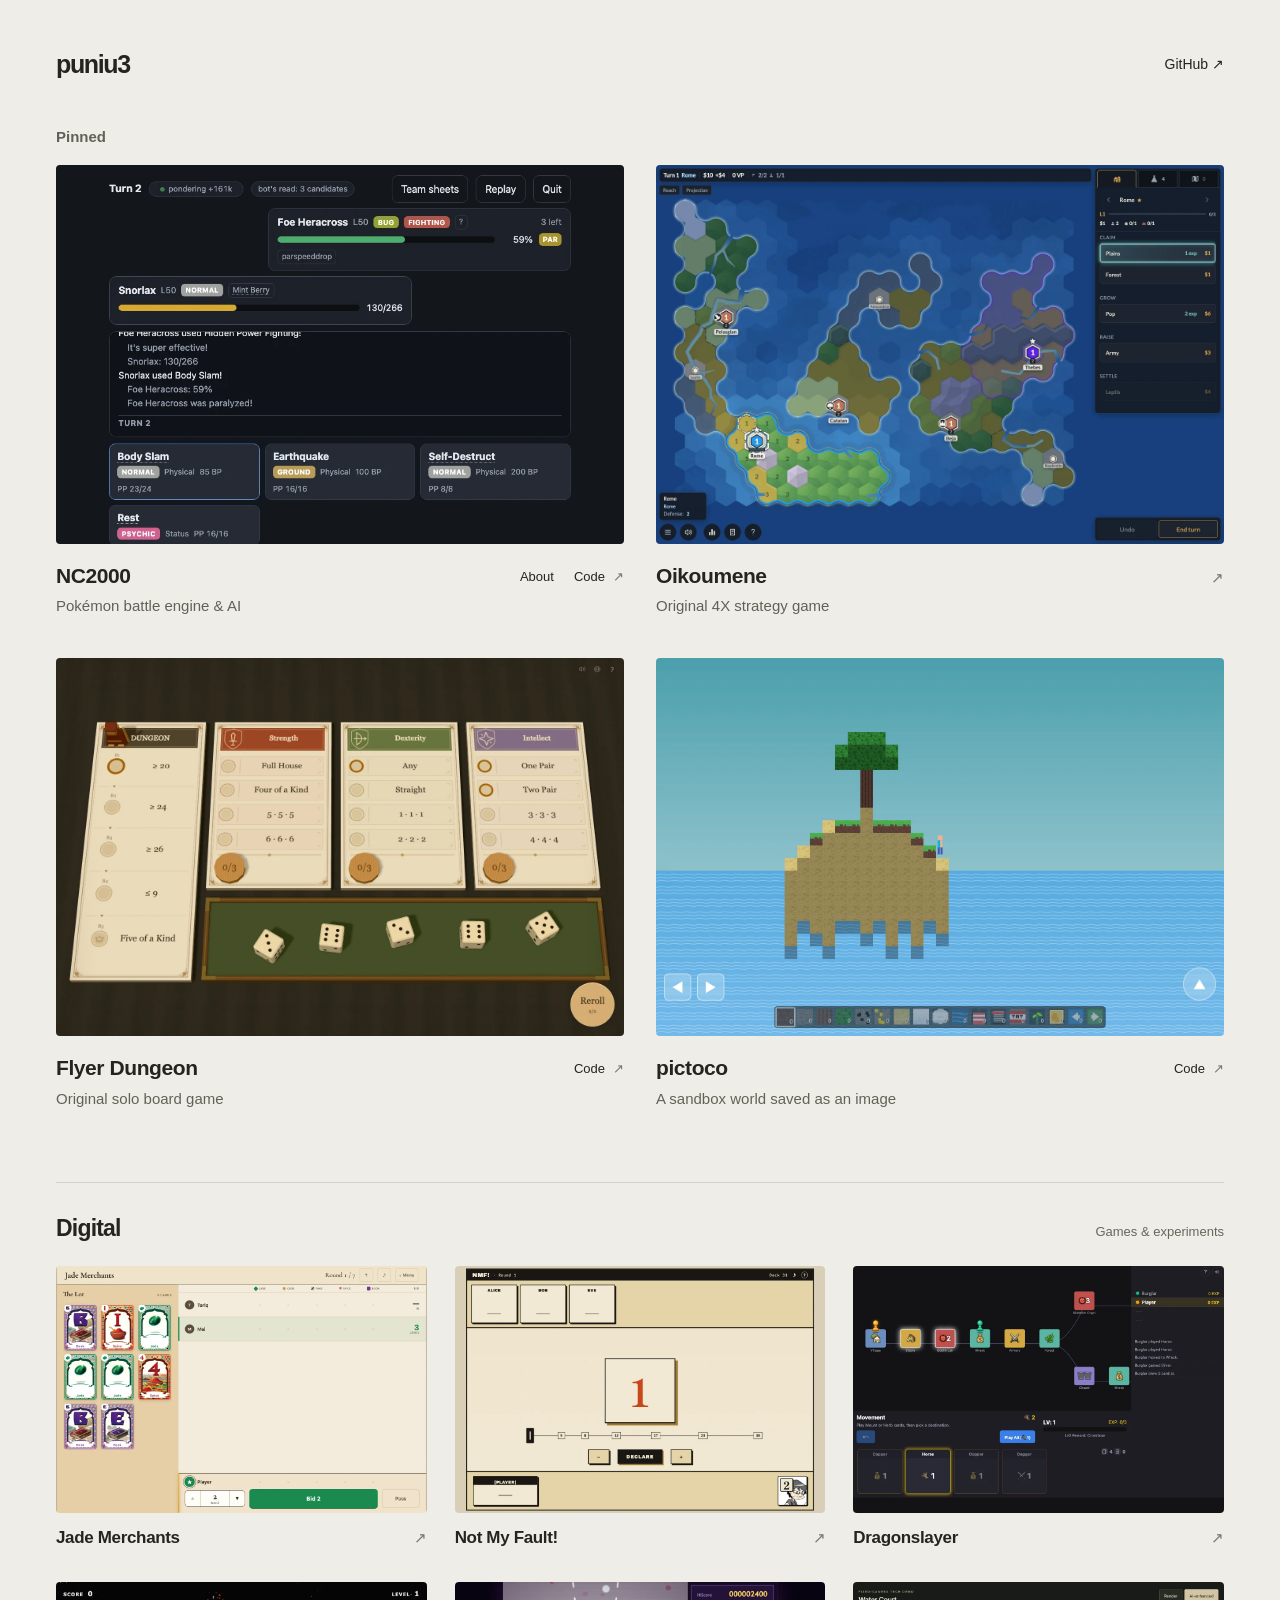
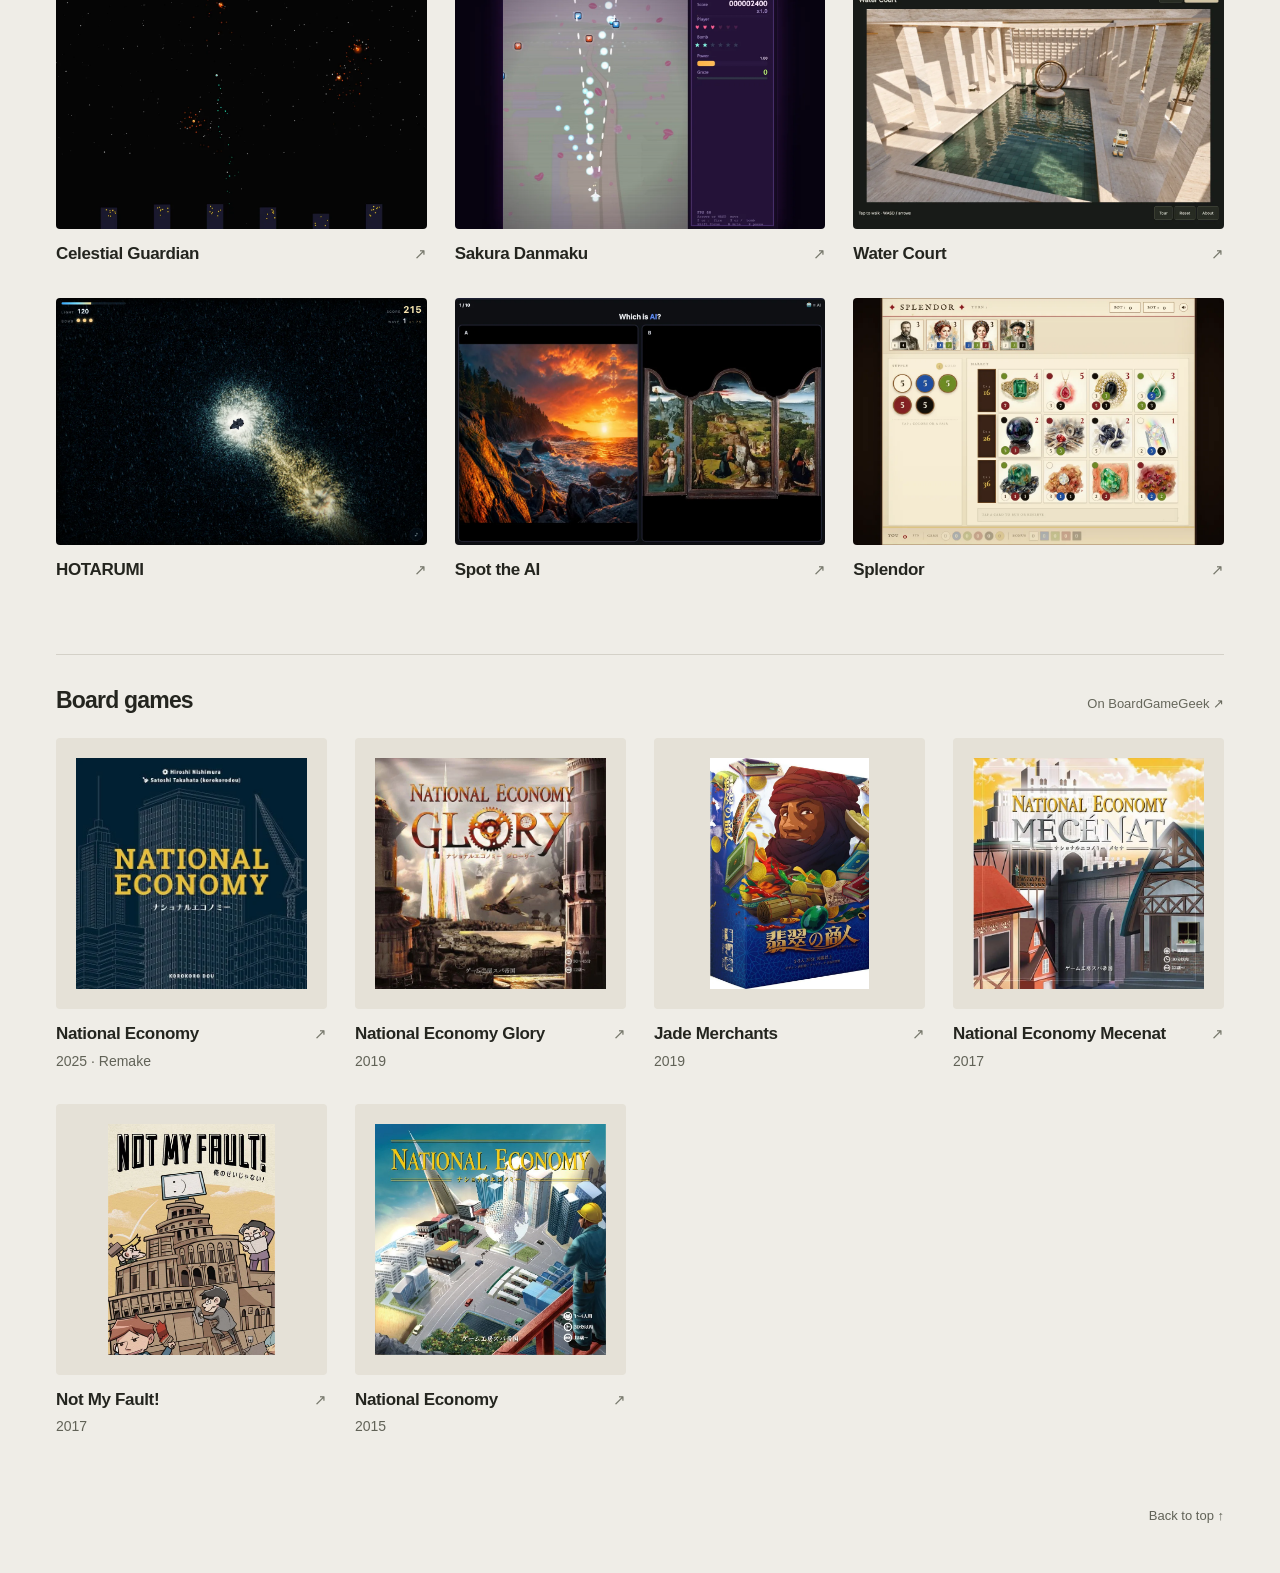
==== commit 9bd7f7ac: "Add NC2000 About page to portfolio" ====
--- a/site/index.html
+++ b/site/index.html
@@ -21,7 +21,7 @@
         <h2 id="pinned-title">Pinned</h2>
         <div class="grid pinned-grid">
 
-<article class="card has-code"><a class="card-link" href="https://puniu3.github.io/nc2000-engine/"><div class="visual"><img src="assets/nc2000.webp" alt="NC2000 game screen" width="900" height="600" fetchpriority="high"></div><h3>NC2000<span aria-hidden="true">↗</span></h3></a><a class="code" href="https://github.com/puniu3/nc2000-engine" aria-label="NC2000 source code">Code <span aria-hidden="true">↗</span></a><p>Pokémon battle engine &amp; AI</p></article>
+<article class="card has-code has-about"><a class="card-link" href="https://puniu3.github.io/nc2000-engine/"><div class="visual"><img src="assets/nc2000.webp" alt="NC2000 game screen" width="900" height="600" fetchpriority="high"></div><h3>NC2000<span aria-hidden="true">↗</span></h3></a><nav class="card-actions" aria-label="NC2000 links"><a href="nc2000/" aria-label="About NC2000">About</a><a href="https://github.com/puniu3/nc2000-engine" aria-label="NC2000 source code">Code <span aria-hidden="true">↗</span></a></nav><p>Pokémon battle engine &amp; AI</p></article>
 <article class="card"><a class="card-link" href="https://puniu3.github.io/oikoumene/"><div class="visual"><img src="assets/oikoumene.webp" alt="Oikoumene game screen" width="1440" height="960" loading="lazy"></div><h3>Oikoumene<span aria-hidden="true">↗</span></h3></a><p>Original 4X strategy game</p></article>
 <article class="card has-code"><a class="card-link" href="https://puniu3.github.io/flyer/"><div class="visual"><img src="assets/flyer.webp" alt="Flyer Dungeon game screen" width="1440" height="960" loading="lazy"></div><h3>Flyer Dungeon<span aria-hidden="true">↗</span></h3></a><a class="code" href="https://github.com/puniu3/flyer" aria-label="Flyer Dungeon source code">Code <span aria-hidden="true">↗</span></a><p>Original solo board game</p></article>
 <article class="card has-code"><a class="card-link" href="https://puniu3.github.io/mine/"><div class="visual"><img src="assets/pictoco.webp" alt="pictoco game screen" width="1440" height="960" loading="lazy"></div><h3>pictoco<span aria-hidden="true">↗</span></h3></a><a class="code" href="https://github.com/puniu3/mine" aria-label="pictoco source code">Code <span aria-hidden="true">↗</span></a><p>A sandbox world saved as an image</p></article>
--- a/site/assets/gallery.css
+++ b/site/assets/gallery.css
@@ -40,6 +40,10 @@
 .pinned .card p { font-size: 15px; }
 .code { grid-column: 2; grid-row: 1; align-self: end; display: inline-flex; align-items: center; gap: 8px; min-height: 44px; margin-bottom: -8px; font-size: 13px; }
 .code span { color: #77786c; }
+.has-about h3 { margin-right: 148px; }
+.card-actions { grid-column: 2; grid-row: 1; align-self: end; display: flex; gap: 20px; margin-bottom: -8px; font-size: 13px; }
+.card-actions a { display: inline-flex; align-items: center; gap: 8px; min-height: 44px; }
+.card-actions span { color: #77786c; }
 .box-card .visual { aspect-ratio: 1; padding: 20px; background: #e5e1d7; }
 .box-card img { object-fit: contain; }
 .box-card .cover-crop { object-fit: cover; }
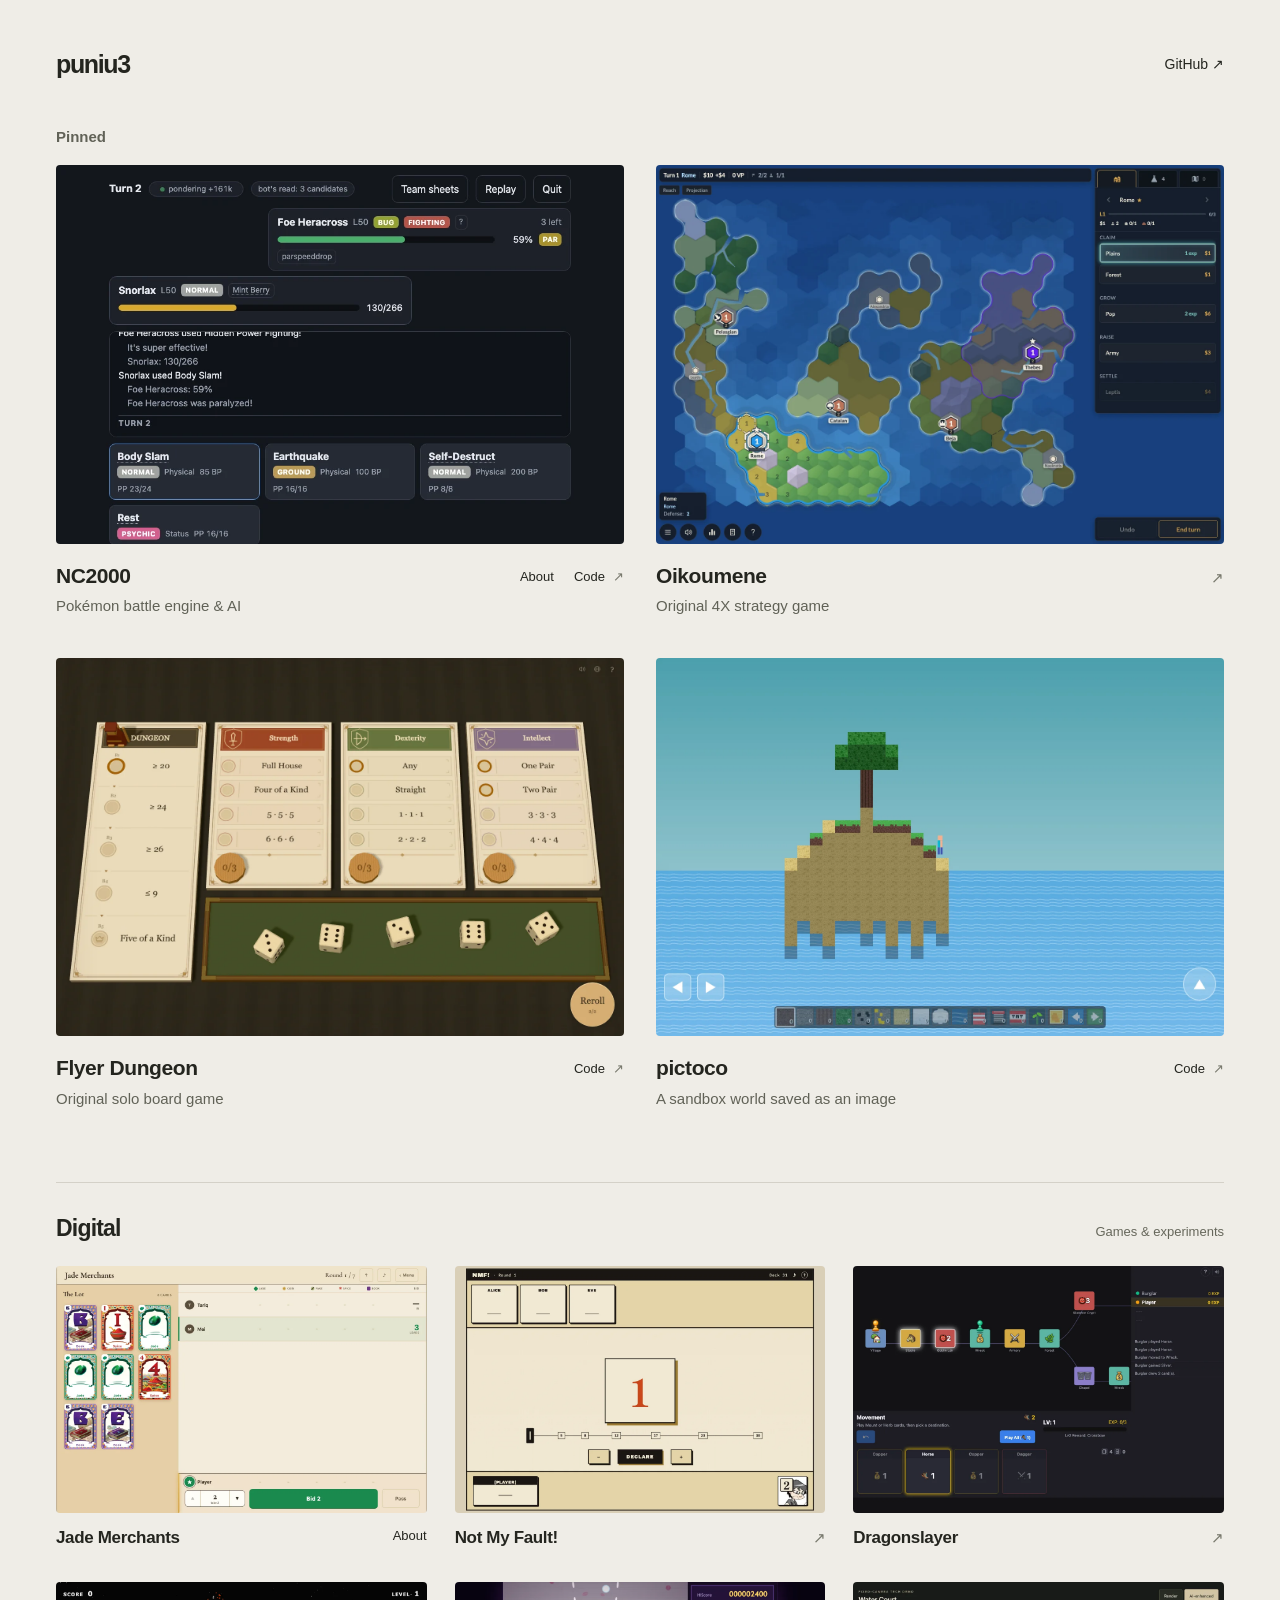
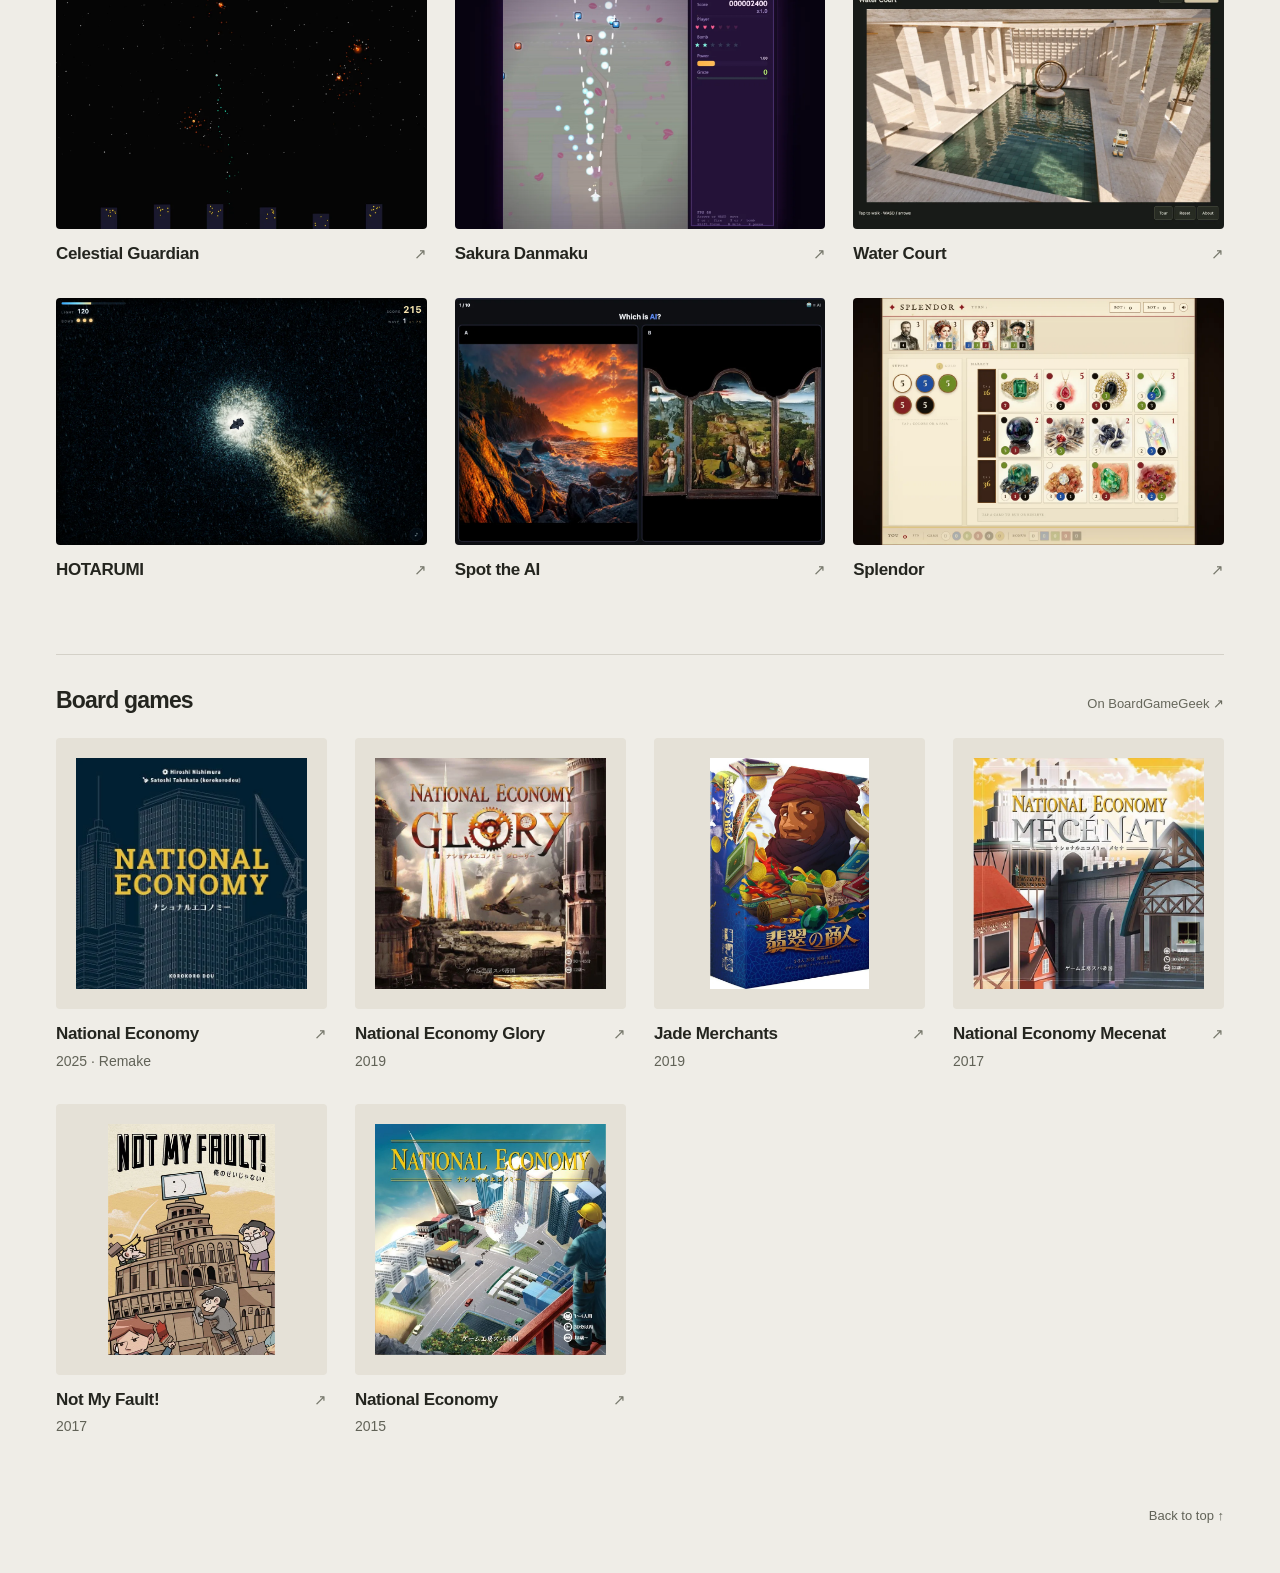
==== commit e8b35d47: "Update Jade portfolio for BGA private alpha" ====
--- a/site/index.html
+++ b/site/index.html
@@ -26,7 +26,7 @@
 <article class="card has-code"><a class="card-link" href="https://puniu3.github.io/flyer/"><div class="visual"><img src="assets/flyer.webp" alt="Flyer Dungeon game screen" width="1440" height="960" loading="lazy"></div><h3>Flyer Dungeon<span aria-hidden="true">↗</span></h3></a><a class="code" href="https://github.com/puniu3/flyer" aria-label="Flyer Dungeon source code">Code <span aria-hidden="true">↗</span></a><p>Original solo board game</p></article>
 <article class="card has-code"><a class="card-link" href="https://puniu3.github.io/mine/"><div class="visual"><img src="assets/pictoco.webp" alt="pictoco game screen" width="1440" height="960" loading="lazy"></div><h3>pictoco<span aria-hidden="true">↗</span></h3></a><a class="code" href="https://github.com/puniu3/mine" aria-label="pictoco source code">Code <span aria-hidden="true">↗</span></a><p>A sandbox world saved as an image</p></article>
 </div></section><section id="digital" class="section" aria-labelledby="digital-title"><div class="section-heading"><h2 id="digital-title">Digital</h2><p>Games & experiments</p></div><div class="grid digital-grid">
-<article class="card"><a class="card-link" href="https://puniu3.github.io/jade-play/"><div class="visual"><img src="assets/jade-play.webp" alt="Jade Merchants game screen" width="1200" height="800" loading="lazy"></div><h3>Jade Merchants<span aria-hidden="true">↗</span></h3></a></article>
+<article class="card has-about"><a class="card-link" href="https://puniu3.github.io/jade-play/"><div class="visual"><img src="assets/jade-play.webp" alt="Jade Merchants game screen" width="1200" height="800" loading="lazy"></div><h3>Jade Merchants<span aria-hidden="true">↗</span></h3></a><nav class="card-actions" aria-label="Jade Merchants links"><a href="jade/" aria-label="About Jade Merchants">About</a></nav></article>
 <article class="card"><a class="card-link" href="https://puniu3.github.io/nmf-web/"><div class="visual"><img src="assets/nmf-web.webp" alt="Not My Fault! game screen" width="1200" height="800" loading="lazy"></div><h3>Not My Fault!<span aria-hidden="true">↗</span></h3></a></article>
 <article class="card"><a class="card-link" href="https://puniu3.github.io/ds/"><div class="visual"><img src="assets/ds.webp" alt="Dragonslayer game screen" width="1200" height="800" loading="lazy"></div><h3>Dragonslayer<span aria-hidden="true">↗</span></h3></a></article>
 <article class="card"><a class="card-link" href="https://puniu3.github.io/homobi/"><div class="visual"><img src="assets/homobi.webp" alt="Celestial Guardian game screen" width="1200" height="800" loading="lazy"></div><h3>Celestial Guardian<span aria-hidden="true">↗</span></h3></a></article>
--- a/site/assets/gallery.css
+++ b/site/assets/gallery.css
@@ -40,7 +40,9 @@
 .pinned .card p { font-size: 15px; }
 .code { grid-column: 2; grid-row: 1; align-self: end; display: inline-flex; align-items: center; gap: 8px; min-height: 44px; margin-bottom: -8px; font-size: 13px; }
 .code span { color: #77786c; }
-.has-about h3 { margin-right: 148px; }
+.has-about h3 { margin-right: 64px; }
+.has-about h3 span { display: none; }
+.has-code.has-about h3 { margin-right: 148px; }
 .card-actions { grid-column: 2; grid-row: 1; align-self: end; display: flex; gap: 20px; margin-bottom: -8px; font-size: 13px; }
 .card-actions a { display: inline-flex; align-items: center; gap: 8px; min-height: 44px; }
 .card-actions span { color: #77786c; }
